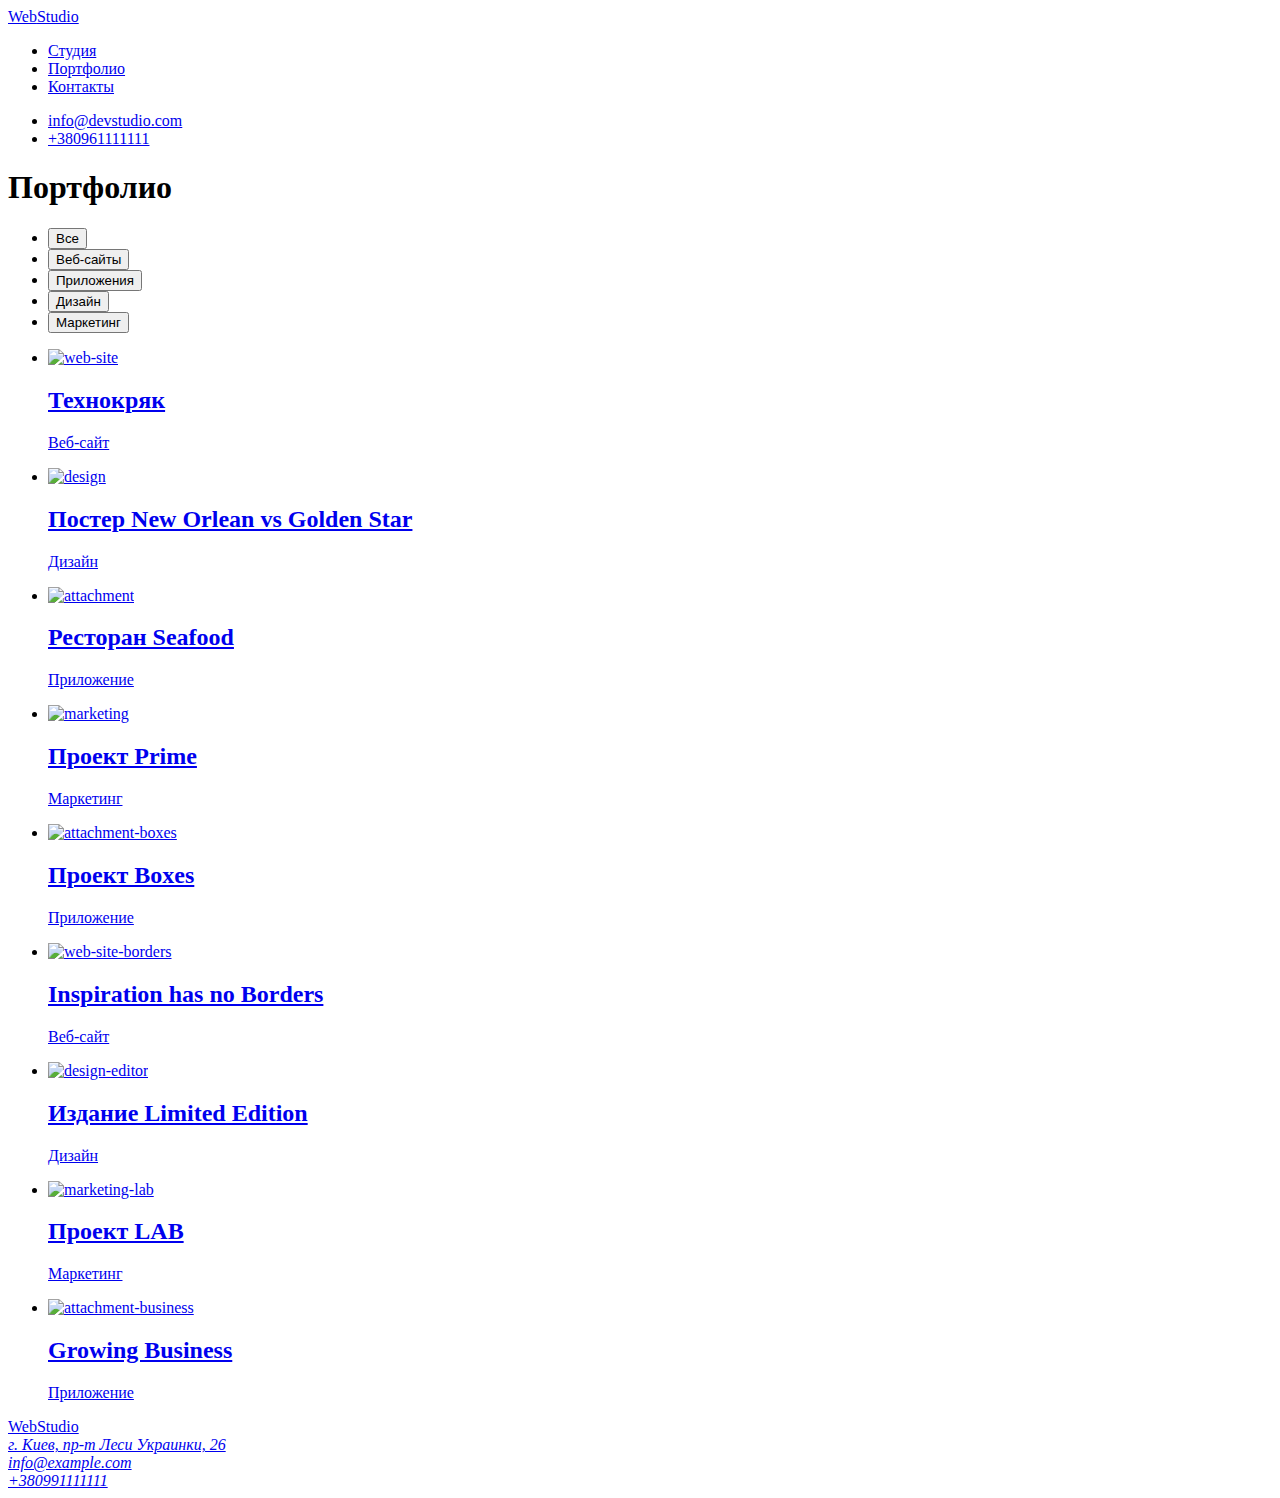
==== portfolio.html @ bf95f6de "Add files via upload" ====
<!DOCTYPE html>
<html lang="en">
  <head>
    <meta charset="UTF-8" />
    <meta http-equiv="X-UA-Compatible" content="IE=edge" />
    <meta name="viewport" content="width=device-width, initial-scale=1.0" />
    <title>Document</title>
    <link rel="preconnect" href="https://fonts.googleapis.com" />
    <link rel="preconnect" href="https://fonts.gstatic.com" crossorigin />
    <link
      href="https://fonts.googleapis.com/css2?family=Raleway:wght@700&family=Roboto:wght@400;500;700&display=swap"
      rel="stylesheet"
    />
    <link rel="stylesheet" href="./css/styles.css" />
  </head>

  <body>
    <!--ШАПКА ПРОФИЛЯ-->

    <header class="header-body">
      <a class="logo link" href="./index.html">
        <span class="blue-text">Web</span><span class="black-text">Studio</span></a
      >
      <nav>
        <!-- Site navigation/ Навигация Сайта  -->
        <ul class="nav-list">
          <li><a class="nav-link link" href="./index.html">Студия</a></li>

          <li><a class="nav-link link" href="./portfolio.html">Портфолио</a></li>
          <li>
            <a class="nav-link link" href="Контакты">Контакты</a>
          </li>
        </ul>
      </nav>

      <!--    Information/ Информация    -->
      <ul class="contact-list">
        <li>
          <a class="contact-link link " href="mailto:info@devstudio.com">info@devstudio.com</a>
        </li>
        <li>
          <a class="contact-link link" href="tel:+380961111111">+380961111111</a>
        </li>
      </ul>
    </header>

    <main>
      <!-- Filter -->

      <h1 class="title-hide">Портфолио</h1>
      <section class="portfolio-section">
        <ul class="portfolio-list">
          <li>
            <button class="secondary-button" type="button">Все</button>
          </li>
          <li>
            <button class="secondary-button" type="button">Веб-сайты</button>
          </li>
          <li>
            <button class="secondary-button" type="button">Приложения</button>
          </li>

          <li>
            <button class="secondary-button" type="button">Дизайн</button>
          </li>
          <li>
            <button class="secondary-button" type="button">Маркетинг</button>
          </li>
</ul>


<ul class="portfolio-title">
            <li>
            <a class="portfolio-link link"  href="#"
              ><img src="./images/images-1.jpg" alt="web-site" width="294" />
              <h2 class="portfolio-item-title">Технокряк</h2>
              <p class="portfolio-item-description">Веб-сайт</p></a
            >
          </li>
          
          <li>
            <a class="portfolio-link link" href="#">
              <img src="./images/images-2.jpg" alt="design" width="294" />
              <h2 class="portfolio-item-title">Постер New Orlean vs Golden Star</h2>
              <p class="portfolio-item-description">Дизайн</p></a
            >
          </li>

          <li>
            <a class="portfolio-link link" href="#"
              ><img src="./images/images-3.jpg" alt="attachment" width="294" />
              <h2 class="portfolio-item-title">Ресторан Seafood</h2>
              <p class="portfolio-item-description">Приложение</p></a
            >
          </li>

          <li>
            <a class="portfolio-link link" href="#">
              <img src="./images/images-4.jpg" alt="marketing" width="294" />
              <h2 class="portfolio-item-title">Проект Prime</h2>
              <p class="portfolio-item-description">Маркетинг</p></a
            >
          </li>

          <li>
            <a class="portfolio-link link" href="#"
              ><img src="./images/images-5.jpg" alt="attachment-boxes" width="294" />
              <h2 class="portfolio-item-title">Проект Boxes</h2>
              <p class="portfolio-item-description">Приложение</p></a
            >
          </li>

          <li>
            <a class="portfolio-link link" href="#"
              ><img src="./images/images-6.jpg" alt="web-site-borders" width="294" />
              <h2 class="portfolio-item-title">Inspiration has no Borders</h2>
              <p class="portfolio-item-description">Веб-сайт</p></a
            >
          </li>

          <li>
            <a class="portfolio-link link" href="#"
              ><img src="./images/images-7.jpg" alt="design-editor" width="294" />
              <h2 class="portfolio-item-title">Издание Limited Edition</h2>
              <p class="portfolio-item-description">Дизайн</p></a
            >
          </li>

          <li>
            <a class="portfolio-link link" href="#"
              ><img src="./images/images-8.jpg" alt="marketing-lab" width="294" />
              <h2 class="portfolio-item-title">Проект LAB</h2>
              <p class="portfolio-item-description">Маркетинг</p></a
            >
          </li>

          <li>
            <a class="portfolio-link link"  href="#">
              <img src="./images/images-9.jpg" alt="attachment-business" width="294" />
              <h2 class="portfolio-item-title">Growing Business</h2>
              <p class="portfolio-item-description">Приложение</p></a
            >
          </li>
        </ul>
      
      </section>
    </main>

    <footer class="footer">
        <a class="logo link link" href="./index.html">
          <span class="blue-text">Web</span><span class="white-text">Studio</span></a
        >
        <address class="link-to-maps ">
          <li>
            <a
              class="text-maps link"
              href="https://www.google.com/maps/place/%D0%B1%D1%83%D0%BB.+%D0%9B%D0%B5%D1%81%D0%B8+%D0%A3%D0%BA%D1%80%D0%B0%D0%B8%D0%BD%D0%BA%D0%B8,+26,+%D0%9A%D0%B8%D0%B5%D0%B2,+02000/@50.4265807,30.5361971,17z/data=!3m1!4b1!4m5!3m4!1s0x40d4cf0e033ecbe9:0x57a4dffefec77da0!8m2!3d50.4265807!4d30.5383858"
              >г. Киев, пр-т Леси Украинки, 26
            </a>
          </li>
          <li>
            <a class="contact-link link" href="mailto:info@example.com">info@example.com</a>
          </li>
          <li>
            <a class="contact-link link" href="tel=+380991111111">+380991111111</a>
          </li>
        </address>
      </footer>
    </main>
  </body>
</html>
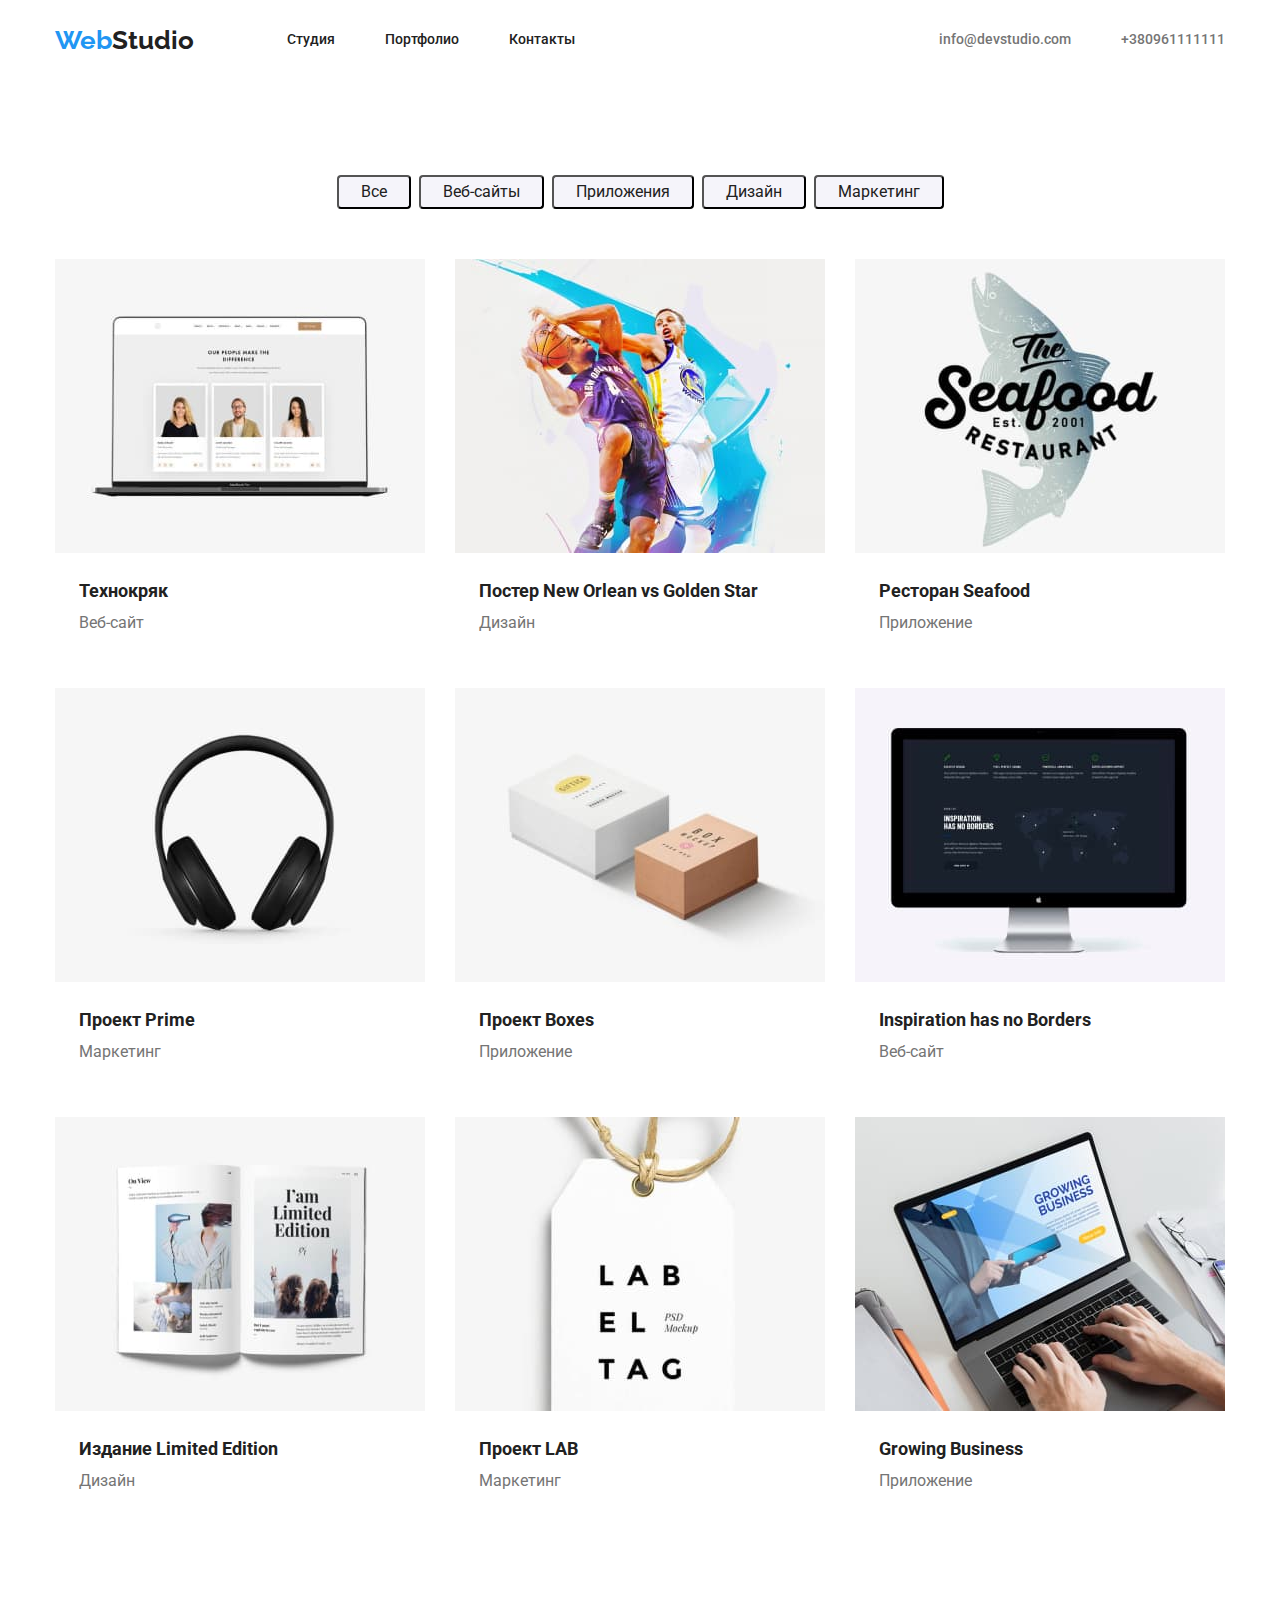
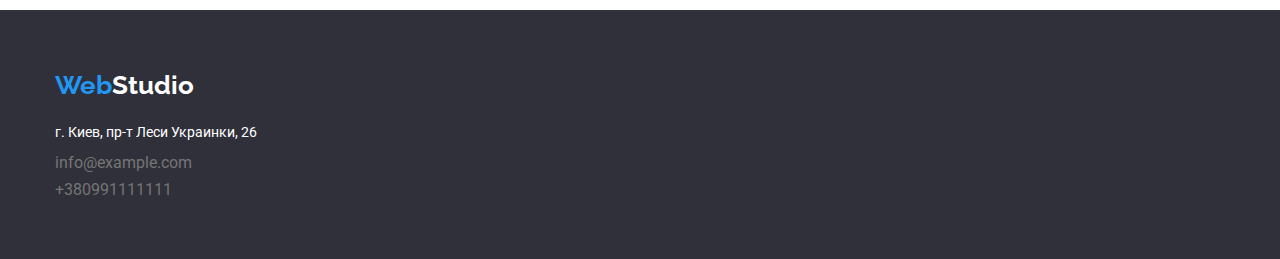
==== commit f2b06e56: "11" ====
--- a/portfolio.html
+++ b/portfolio.html
@@ -11,166 +11,201 @@
       href="https://fonts.googleapis.com/css2?family=Raleway:wght@700&family=Roboto:wght@400;500;700&display=swap"
       rel="stylesheet"
     />
+    <link
+      rel="stylesheet"
+      href="https://cdnjs.cloudflare.com/ajax/libs/modern-normalize/1.1.0/modern-normalize.min.css"
+    />
     <link rel="stylesheet" href="./css/styles.css" />
   </head>
 
   <body>
     <!--ШАПКА ПРОФИЛЯ-->
 
-    <header class="header-body">
-      <a class="logo link" href="./index.html">
-        <span class="blue-text">Web</span><span class="black-text">Studio</span></a
-      >
-      <nav>
-        <!-- Site navigation/ Навигация Сайта  -->
-        <ul class="nav-list">
-          <li><a class="nav-link link" href="./index.html">Студия</a></li>
-
-          <li><a class="nav-link link" href="./portfolio.html">Портфолио</a></li>
-          <li>
-            <a class="nav-link link" href="Контакты">Контакты</a>
-          </li>
-        </ul>
-      </nav>
-
-      <!--    Information/ Информация    -->
-      <ul class="contact-list">
-        <li>
-          <a class="contact-link link " href="mailto:info@devstudio.com">info@devstudio.com</a>
-        </li>
-        <li>
-          <a class="contact-link link" href="tel:+380961111111">+380961111111</a>
-        </li>
-      </ul>
+    <header class="header">
+      <div class="section-header">
+        <div class="container flex">
+          <a class="logo link" href="./index.html"> <span class="blue-text">Web</span>Studio</a>
+          <nav class="nav">
+            <!-- Site navigation/ Навигация Сайта  -->
+            <ul class="nav-list ">
+              <li class="item-header">
+                <a class="nav-link link" href="./index.html">Студия</a>
+              </li>
+
+              <li class="item-header">
+                <a class="nav-link link" href="./portfolio.html">Портфолио</a>
+              </li>
+              <li class="item-header">
+                <a class="nav-link link" href="Контакты">Контакты</a>
+              </li>
+            </ul>
+          </nav>
+
+          <!--    Information/ Информация    -->
+          <ul class="contact-list ">
+            <li class="item-link">
+              <a class="contact-link link" href="mailto:info@devstudio.com">info@devstudio.com</a>
+            </li>
+            <li class="item-link">
+              <a class="contact-link link" href="tel:+380961111111">+380961111111</a>
+            </li>
+          </ul>
+        </div>
+      </div>
     </header>
 
-    <main>
-      <!-- Filter -->
-
+    <main class="main">
       <h1 class="title-hide">Портфолио</h1>
       <section class="portfolio-section">
-        <ul class="portfolio-list">
-          <li>
-            <button class="secondary-button" type="button">Все</button>
-          </li>
-          <li>
-            <button class="secondary-button" type="button">Веб-сайты</button>
-          </li>
-          <li>
-            <button class="secondary-button" type="button">Приложения</button>
-          </li>
-
-          <li>
-            <button class="secondary-button" type="button">Дизайн</button>
-          </li>
-          <li>
-            <button class="secondary-button" type="button">Маркетинг</button>
-          </li>
-</ul>
-
-
-<ul class="portfolio-title">
-            <li>
-            <a class="portfolio-link link"  href="#"
-              ><img src="./images/images-1.jpg" alt="web-site" width="294" />
-              <h2 class="portfolio-item-title">Технокряк</h2>
-              <p class="portfolio-item-description">Веб-сайт</p></a
-            >
-          </li>
-          
-          <li>
-            <a class="portfolio-link link" href="#">
-              <img src="./images/images-2.jpg" alt="design" width="294" />
-              <h2 class="portfolio-item-title">Постер New Orlean vs Golden Star</h2>
-              <p class="portfolio-item-description">Дизайн</p></a
-            >
-          </li>
-
-          <li>
-            <a class="portfolio-link link" href="#"
-              ><img src="./images/images-3.jpg" alt="attachment" width="294" />
-              <h2 class="portfolio-item-title">Ресторан Seafood</h2>
-              <p class="portfolio-item-description">Приложение</p></a
-            >
-          </li>
-
-          <li>
-            <a class="portfolio-link link" href="#">
-              <img src="./images/images-4.jpg" alt="marketing" width="294" />
-              <h2 class="portfolio-item-title">Проект Prime</h2>
-              <p class="portfolio-item-description">Маркетинг</p></a
-            >
-          </li>
-
-          <li>
-            <a class="portfolio-link link" href="#"
-              ><img src="./images/images-5.jpg" alt="attachment-boxes" width="294" />
-              <h2 class="portfolio-item-title">Проект Boxes</h2>
-              <p class="portfolio-item-description">Приложение</p></a
-            >
-          </li>
-
-          <li>
-            <a class="portfolio-link link" href="#"
-              ><img src="./images/images-6.jpg" alt="web-site-borders" width="294" />
-              <h2 class="portfolio-item-title">Inspiration has no Borders</h2>
-              <p class="portfolio-item-description">Веб-сайт</p></a
-            >
-          </li>
-
-          <li>
-            <a class="portfolio-link link" href="#"
-              ><img src="./images/images-7.jpg" alt="design-editor" width="294" />
-              <h2 class="portfolio-item-title">Издание Limited Edition</h2>
-              <p class="portfolio-item-description">Дизайн</p></a
-            >
-          </li>
-
-          <li>
-            <a class="portfolio-link link" href="#"
-              ><img src="./images/images-8.jpg" alt="marketing-lab" width="294" />
-              <h2 class="portfolio-item-title">Проект LAB</h2>
-              <p class="portfolio-item-description">Маркетинг</p></a
-            >
-          </li>
-
-          <li>
-            <a class="portfolio-link link"  href="#">
-              <img src="./images/images-9.jpg" alt="attachment-business" width="294" />
-              <h2 class="portfolio-item-title">Growing Business</h2>
-              <p class="portfolio-item-description">Приложение</p></a
-            >
-          </li>
+        <div class="container ">
+          <ul class="portfolio-list">
+            <li class="portfolio-paragraph">
+              <button class="secondary-button link" type="button">Все</button>
+            </li>
+            <li class="portfolio-paragraph">
+              <button class="secondary-button link" type="button">Веб-сайты</button>
+            </li>
+
+            <li class="portfolio-paragraph">
+              <button class="secondary-button link" type="button">Приложения</button>
+            </li>
+
+            <li class="portfolio-paragraph">
+              <button class="secondary-button link" type="button">Дизайн</button>
+            </li>
+
+            <li class="portfolio-paragraph">
+              <button class="secondary-button link" type="button">Маркетинг</button>
+            </li>
+          </ul>
+
+          <ul class="portfolio-title">
+            <li class="portfolio-element">
+
+              <a class="portfolio-link link" href="#"
+                ><img src="./images/images-1.jpg" alt="web-site" width="370" />
+                <div class="portfolio-content">
+                  <h2 class="portfolio-item-title">Технокряк</h2>
+                  <p class="portfolio-item-description">Веб-сайт</p>
+                </div></a
+              >
+            </li>
+
+            <li class="portfolio-element">
+              <a class="portfolio-link link" href="#">
+                <img src="./images/images-2.jpg" alt="design" width="370" />
+
+                <div class="portfolio-content">
+                  <h2 class="portfolio-item-title">Постер New Orlean vs Golden Star</h2>
+                  <p class="portfolio-item-description">Дизайн</p>
+                </div></a
+              >
+            </li>
+
+            <li class="portfolio-element">
+              <a class="portfolio-link link" href="#"
+                ><img src="./images/images-3.jpg" alt="attachment" width="370" />
+
+                <div class="portfolio-content">
+                  <h2 class="portfolio-item-title">Ресторан Seafood</h2>
+                  <p class="portfolio-item-description">Приложение</p>
+                </div></a
+              >
+            </li>
+
+            <li class="portfolio-element">
+              <a class="portfolio-link link" href="#">
+                <img src="./images/images-4.jpg" alt="marketing" width="370" />
+
+                <div class="portfolio-content">
+                  <h2 class="portfolio-item-title">Проект Prime</h2>
+                  <p class="portfolio-item-description">Маркетинг</p>
+                </div></a
+              >
+            </li>
+
+            <li class="portfolio-element">
+              <a class="portfolio-link link" href="#"
+                ><img src="./images/images-5.jpg" alt="attachment-boxes" width="370" />
+
+                <div class="portfolio-content">
+                  <h2 class="portfolio-item-title">Проект Boxes</h2>
+                  <p class="portfolio-item-description">Приложение</p>
+                </div></a
+              >
+            </li>
+
+            <li class="portfolio-element">
+              <a class="portfolio-link link" href="#"
+                ><img src="./images/images-6.jpg" alt="web-site-borders" width="370" />
+
+                <div class="portfolio-content">
+                  <h2 class="portfolio-item-title">Inspiration has no Borders</h2>
+                  <p class="portfolio-item-description">Веб-сайт</p>
+                </div></a
+              >
+            </li>
+
+            <li class="portfolio-element">
+              <a class="portfolio-link link" href="#"
+                ><img src="./images/images-7.jpg" alt="design-editor" width="370" />
+
+                <div class="portfolio-content">
+                  <h2 class="portfolio-item-title">Издание Limited Edition</h2>
+                  <p class="portfolio-item-description">Дизайн</p>
+                </div></a
+              >
+            </li>
+
+            <li class="portfolio-element">
+              <a class="portfolio-link link" href="#"
+                ><img src="./images/images-8.jpg" alt="marketing-lab" width="370" />
+
+                <div class="portfolio-content">
+                  <h2 class="portfolio-item-title">Проект LAB</h2>
+                  <p class="portfolio-item-description">Маркетинг</p>
+                </div></a
+              >
+            </li>
+
+            <li class="portfolio-element">
+              <a class="portfolio-link link" href="#">
+                <img src="./images/images-9.jpg" alt="attachment-business" width="370" />
+
+                <div class="portfolio-content">
+                  <h2 class="portfolio-item-title">Growing Business</h2>
+                  <p class="portfolio-item-description">Приложение</p>
+                </div></a
+              >
+            </li>
+          </ul>
+        </div>
+      </section>
+
+      <footer class="footer">
+        <div class="container-footer">
+          <ul>
+          <a class="logo link" href="./index.html">
+            <span class="blue-text">Web</span><span class="white-text">Studio</span></a
+          >
+          <li class="footer-item">
+          <address class="link-to-maps">
+              <a
+                class="text-maps link"
+                href="https://www.google.com/maps/place/%D0%B1%D1%83%D0%BB.+%D0%9B%D0%B5%D1%81%D0%B8+%D0%A3%D0%BA%D1%80%D0%B0%D0%B8%D0%BD%D0%BA%D0%B8,+26,+%D0%9A%D0%B8%D0%B5%D0%B2,+02000/@50.4265807,30.5361971,17z/data=!3m1!4b1!4m5!3m4!1s0x40d4cf0e033ecbe9:0x57a4dffefec77da0!8m2!3d50.4265807!4d30.5383858"
+                >г. Киев, пр-т Леси Украинки, 26
+              </a>
+            </li>
+            <li class="footer-item">
+              <a class="contact-link link" href="mailto:info@example.com">info@example.com</a>
+            </li>
+            <li class="footer-item">
+              <a class="contact-link link" href="tel=+380991111111">+380991111111</a>
+            </li>
+          </address>
+        </div>
         </ul>
-      
-      </section>
-    </main>
-
-    <footer class="footer">
-        <a class="logo link link" href="./index.html">
-          <span class="blue-text">Web</span><span class="white-text">Studio</span></a
-        >
-        <address class="link-to-maps ">
-          <li>
-            <a
-              class="text-maps link"
-              href="https://www.google.com/maps/place/%D0%B1%D1%83%D0%BB.+%D0%9B%D0%B5%D1%81%D0%B8+%D0%A3%D0%BA%D1%80%D0%B0%D0%B8%D0%BD%D0%BA%D0%B8,+26,+%D0%9A%D0%B8%D0%B5%D0%B2,+02000/@50.4265807,30.5361971,17z/data=!3m1!4b1!4m5!3m4!1s0x40d4cf0e033ecbe9:0x57a4dffefec77da0!8m2!3d50.4265807!4d30.5383858"
-              >г. Киев, пр-т Леси Украинки, 26
-            </a>
-          </li>
-          <li>
-            <a class="contact-link link" href="mailto:info@example.com">info@example.com</a>
-          </li>
-          <li>
-            <a class="contact-link link" href="tel=+380991111111">+380991111111</a>
-          </li>
-        </address>
       </footer>
     </main>
   </body>
 </html>
-
-
-
-
-
--- a/css/styles.css
+++ b/css/styles.css
@@ -0,0 +1,520 @@
+/* цвет основного текста #212121 ; */
+/* вторичный цвет СЕРЫЙ  #757575; */
+/* белый #FFFFFF;    */
+/* АКЦЕНТ СИНИЙ   #2196F3;*/
+/* Серый цвет rgba(117, 117, 117, 1) */
+/* Белый чисто для почты и тел в футере rgba(255, 255, 255, 0,6) */
+/* втоичный цвет фона #F5F4FA; */
+
+:root {
+  --body-color: #2a2a2a;
+  --title-text-color: #212121;
+  --accent-color: #2196f3;
+  --white-color: #ffffff;
+  --white-color-footer: rgba(255, 255, 255, 0, 6);
+  --grey-color: #757575;
+  --main-color: #2f303a;
+  --color-button: #188ce8;
+  --color-section: #e5e5e5;
+  --team-section: #f5f4fa;
+  --footer-index: #2f303a;
+  --header-color: #ececec;
+  --red-color: #ff0000;
+  --blue-color: #0000ff;
+  --transparent:var(--transparent)
+  --border-color: #eeeeee ;
+}
+
+/* ШАПКА ПРОФИЛЯ  */
+
+/*  WebStudio */
+
+body {
+  color: var(--title-text-color);
+  font-family: Roboto, sans-serif;
+  background-color: var(--white-color);
+}
+
+ul {
+  padding: 0;
+  margin: 0;
+  list-style: none;
+}
+
+h1,h2,h3,h4,h5 ,h6 ,p {
+  margin: 0;
+}
+
+a{
+  text-decoration: none;
+}
+
+img {
+  display: block;
+  max-width: 100%;
+  height: auto;
+}
+
+.header {
+  border: 1px solid var(--white-color);
+  padding: 24px 0;
+}
+.container {
+  width: 1200px;
+  margin: 0 auto;
+  padding: 0 15px;
+}
+.flex {
+  display: flex;
+  align-items: center;
+  margin: 0 auto;
+
+  flex-wrap: wrap;
+}
+.section-header {
+  display: flex;
+  justify-content: center;
+}
+.section-contact {
+  display: flex;
+}
+.color-studio {
+  color: var(--title-text-color);
+}
+/* END WebStudio */
+
+/* SITE NAV/Навигация Сайта */
+.nav-list {
+  display: flex;
+  color: var(--title-text-color);
+ 
+  font-weight: 500;
+  font-size: 14px;
+  line-height: 1.14;
+}
+
+
+.item-header:not(:first-child){
+  margin-left: 50px;
+}
+
+.nav {
+  display: flex;
+  margin-left: 93px;
+}
+
+.nav-link {
+  color: var(--title-text-color);
+
+  /* cursor: pointer; */
+
+  display: block;
+}
+
+.nav-link:first-child {
+  padding-left: 0;
+}
+
+.nav-link:hover,
+.nav-link:focus {
+  color: var(--accent-color);
+}
+
+.nav-link:active {
+  color: var(--blue-color);
+}
+
+.link {
+  text-decoration: none;
+  cursor: pointer;
+}
+
+/* Information/ Информация    */
+
+
+.contact-list {
+  display: flex;
+  
+  color: var(--grey-color);
+  font-weight: 500;
+  font-size: 14px;
+  line-height: 1.14;
+  align-items: center;
+  margin-left: auto;
+}
+
+
+.item-link:not(:first-child){
+  margin-left: 50px;
+}
+.item-link {
+  display: flex;
+  margin-left: auto;
+  align-items: center;
+}
+
+.contact-link {
+  color: var(--grey-color);
+  /* cursor: pointer; */
+
+  padding-left: 0;
+}
+.contact-link:hover,
+.contact-link:focus {
+  color: var(--accent-color);
+}
+
+.inform {
+  color: var(--grey-color);
+}
+
+/* Main   */
+
+.main-section .main-title {
+  color: var(--white-color);
+  font-weight: 900;
+  font-size: 44px;
+  line-height: 1.36;
+  text-align: center;
+  margin: 0 auto;
+  text-transform: uppercase;
+  margin-bottom: 30px;
+  width: 696px;
+}
+
+.primary-button {
+  color: var(--white-color);
+  background-color: var(--accent-color);
+  font-size: 16px;
+  line-height: 1.87;
+
+  min-width: 200px;
+  padding: 10px 32px;
+  border-radius: 4px;
+  border: 1px solid var(--transparent);
+
+}
+
+.primary-button:hover,
+.primary-button:focus {
+  color: var(--accent-color);
+  background-color: var(--white-color);
+}
+
+.main-section {
+  background: var(--main-color);
+  text-align: center;
+  padding-bottom: 280px;
+  padding: 200px 0;
+}
+
+/* ОСОБЕННОСТИ */
+.section-features,
+.work {
+  background-color: var(--white-color);
+}
+.features-list {
+ 
+  display: flex;
+  justify-content: space-between;
+}
+
+.section-features {
+  margin-bottom: 94px;
+  margin-top: 94px;
+}
+
+.featurs-list {
+  display: flex;
+  justify-content: space-between;
+}
+
+.featurs-item-title {
+  color: var(--title-text-color);
+  font-weight: bold;
+  font-size: 14px;
+  line-height: 16px;
+ 
+  margin: 0 0 10px 0 ;
+}
+.featurs-item-discription {
+  color: var(--grey-color);
+  font-size: 14px;
+  line-height: 1.71;
+ 
+}
+.featurs-item {
+  width: 270px;
+}
+/* ЧЕМ МЫ ЗАНИМАЕМСЯ  */
+.work {
+  margin-bottom: 94px;
+
+  display: flex;
+}
+.work .work-list {
+  display: flex;
+  justify-content: space-between;
+}
+
+.title {
+  color: var(--title-text-color);
+  text-align: center;
+  font-size: 36px;
+  line-height: 1.16;
+  margin-bottom: 50px;
+  
+  
+}
+
+/* Team  */
+
+.team {
+  color: var(--title-text-color);
+  background-color: var(--team-section);
+  margin: 94px 0;
+
+  display: flex;
+}
+
+.team-item {
+  
+  display: flex;
+  
+ 
+}
+
+
+.team-list:not(:first-child){
+  margin-left: 30px;
+}
+.team-list {
+  text-align: center;
+}
+.teammate {
+  padding-bottom: 10px;
+  padding-top: 30px;
+  text-align: center;
+  
+}
+/* .teammate-position {
+ 
+} */
+.portfolio-title {
+  
+  
+  display: flex;
+  flex-wrap: wrap;
+
+  
+}
+.team-element{
+  
+  background-color: var(--white-color);
+  border-radius: 0px 0px 4px 4px;
+
+}
+.portfolio-element:not(:nth-child(3n + 0)) {
+  margin-right: 30px;
+}
+.portfolio-element:not(:nth-child(-n + 3)) {
+  margin-top: 30px;
+}
+.portfolio-link {
+  margin: 0;
+  padding: 0;
+}
+.container-team {
+  display: flex;
+}
+.portfolio-section {
+  padding-top: 94px;
+  padding-bottom: 94px;
+}
+
+.portfolio-content {
+  background-color: var(--white-color);
+  border: 1px solid var(--border-color);
+  border-top: none;
+  padding: 20px 24px;
+}
+
+/* footer */
+.color-studio-footer {
+  color: var(--white-color);
+}
+
+.logo {
+  color: var(--title-text-color);
+  font-weight: bold;
+  font-size: 26px;
+  line-height: 1.19;
+  font-family: Raleway;
+  font-style: normal;
+  font-weight: bold;
+}
+.white-text {
+  color: var(--white-color);
+}
+
+.blue-text {
+  color: var(--accent-color);
+}
+
+.blue-text:active {
+  color: var(--blue-color);
+}
+
+.link-to-maps {
+  font-style: normal;
+  font-size: 14px;
+  line-height: 1.71;
+  margin-top: 20px;
+}
+
+.text-maps {
+  color: var(--white-color);
+  /* cursor: pointer; */
+}
+
+.text-maps:focus,
+.text-maps:hover {
+  color: var(--accent-color);
+}
+
+/* Button  */
+
+.button {
+  color: var(--title-text-color);
+  background-color: var(--white-color);
+}
+
+/* .button-primary {
+  background-color: var(--accent-color);
+}
+.button-primary:focus,
+.button-primary:hover{
+  color: var(--accent-color);
+  background-color: var(--white-color);
+} */
+.footer-section {
+  background-color: var(--footer-index);
+  font-family: Raleway;
+  font-style: normal;
+  font-weight: bold;
+}
+
+/* PORTFOLIO */
+
+/* FILTER  */
+.title-hide {
+  display: none;
+}
+
+.portfolio-list {
+  display: flex;
+margin-bottom: 50px;
+justify-content: center;
+ 
+  /* display: flex; */
+  
+  
+}
+
+.secondary-button {
+  color: var(--title-text-color);
+  background-color: var(--team-section);
+  padding: 6px 22px;
+  border-radius: 4px;
+ 
+}
+
+.secondary-button:hover,
+.secondary-button:focus {
+  color: var(--white-color);
+  background-color: var(--accent-color);
+}
+/* LIST IMAGES /Список картинок  */
+
+.portfolio-item-title {
+  color: var(--title-text-color);
+  font-style: normal;
+  font-weight: bold;
+  font-size: 18px;
+  line-height: 2;
+ 
+}
+.portfolio-paragraph {
+  display: flex;
+  text-align: center;
+}
+.portfolio-paragraph:not(:first-child){
+  margin-left: 8px;
+}
+
+.portfolio-section {
+  padding: 94px 0;
+}
+.portfolio-item-description {
+  color: var(--grey-color);
+  font-style: normal;
+  font-weight: normal;
+  font-size: 16px;
+  line-height: 1.8;
+  
+
+  
+}
+
+/* footer */
+
+.inform-footer {
+  color: var(--white-color-footer);
+  font-style: normal;
+  font-weight: normal;
+  font-size: 14px;
+  line-height: 1.71;
+}
+.inform-footer:hover,
+.inform-footer:focus {
+  color: var(--accent-color);
+}
+
+.logo {
+  font-weight: bold;
+  font-size: 26px;
+  line-height: 1.19;
+  font-family: Raleway;
+  font-style: normal;
+  font-weight: bold;
+}
+
+.text-maps {
+  color: var(--white-color);
+}
+
+.text-maps:focus,
+.text-maps:hover {
+  color: var(--accent-color);
+}
+
+/* Button  */
+
+.footer {
+  background-color: var(--footer-index);
+  
+  padding: 60px 0;
+}
+.container-footer {
+  
+  padding-left: 15px;
+  padding-right: 15px;
+  width: 1200px;
+  margin: 0 auto;
+}
+.footer-item {
+  margin-bottom: 9px;
+}
+.footer-item:last-child {
+  margin-bottom: 0;
+}
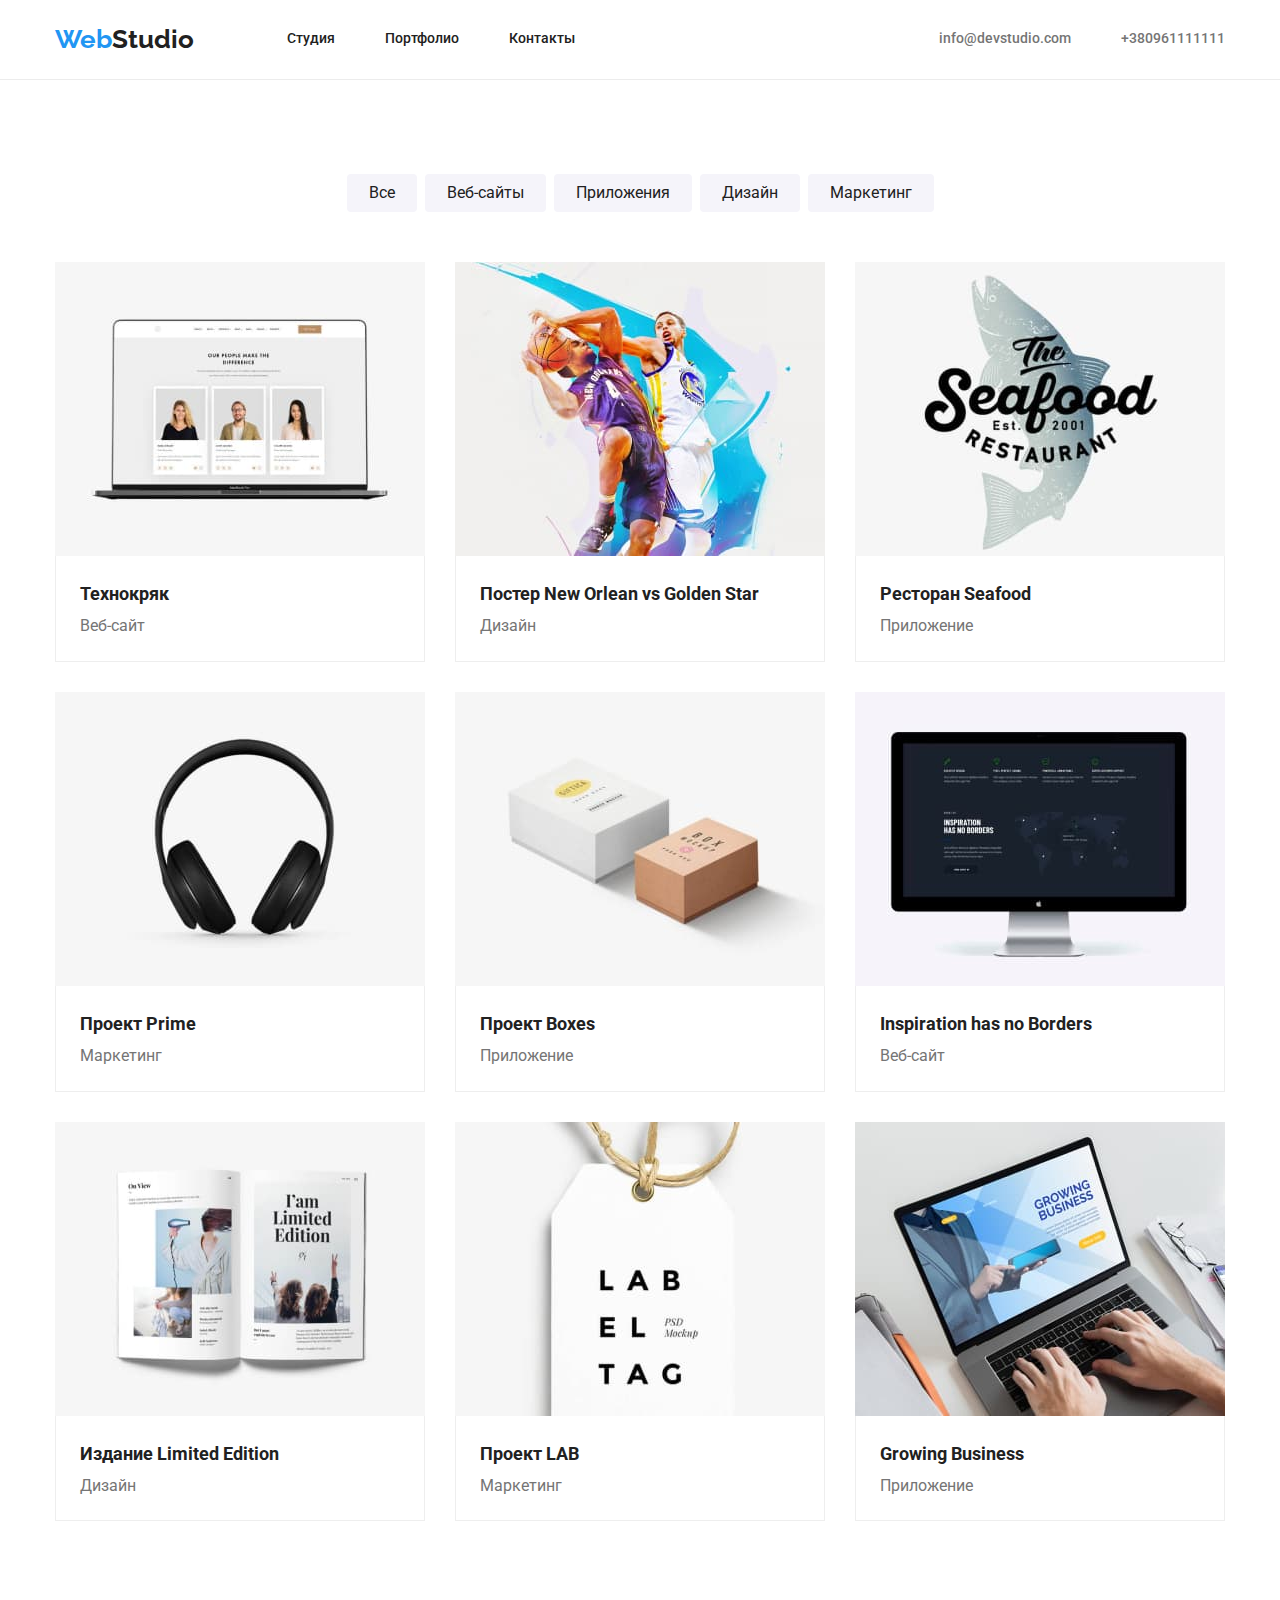
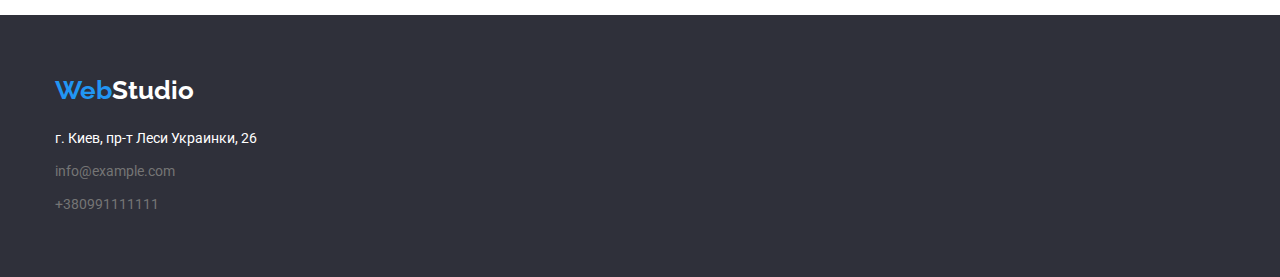
==== commit 98c62d16: "11" ====
--- a/portfolio.html
+++ b/portfolio.html
@@ -23,11 +23,11 @@
 
     <header class="header">
       <div class="section-header">
-        <div class="container flex">
+        <div class="container flex-align-center">
           <a class="logo link" href="./index.html"> <span class="blue-text">Web</span>Studio</a>
           <nav class="nav">
             <!-- Site navigation/ Навигация Сайта  -->
-            <ul class="nav-list ">
+            <ul class="nav-list">
               <li class="item-header">
                 <a class="nav-link link" href="./index.html">Студия</a>
               </li>
@@ -42,11 +42,11 @@
           </nav>
 
           <!--    Information/ Информация    -->
-          <ul class="contact-list ">
-            <li class="item-link">
+          <ul class="contact-list">
+            <li class="item-link flex-align-center">
               <a class="contact-link link" href="mailto:info@devstudio.com">info@devstudio.com</a>
             </li>
-            <li class="item-link">
+            <li class="item-link flex-align-center">
               <a class="contact-link link" href="tel:+380961111111">+380961111111</a>
             </li>
           </ul>
@@ -57,7 +57,7 @@
     <main class="main">
       <h1 class="title-hide">Портфолио</h1>
       <section class="portfolio-section">
-        <div class="container ">
+        <div class="container">
           <ul class="portfolio-list">
             <li class="portfolio-paragraph">
               <button class="secondary-button link" type="button">Все</button>
@@ -81,7 +81,6 @@
 
           <ul class="portfolio-title">
             <li class="portfolio-element">
-
               <a class="portfolio-link link" href="#"
                 ><img src="./images/images-1.jpg" alt="web-site" width="370" />
                 <div class="portfolio-content">
@@ -181,30 +180,31 @@
           </ul>
         </div>
       </section>
-
       <footer class="footer">
         <div class="container-footer">
-          <ul>
-          <a class="logo link" href="./index.html">
-            <span class="blue-text">Web</span><span class="white-text">Studio</span></a
-          >
-          <li class="footer-item">
           <address class="link-to-maps">
-              <a
-                class="text-maps link"
-                href="https://www.google.com/maps/place/%D0%B1%D1%83%D0%BB.+%D0%9B%D0%B5%D1%81%D0%B8+%D0%A3%D0%BA%D1%80%D0%B0%D0%B8%D0%BD%D0%BA%D0%B8,+26,+%D0%9A%D0%B8%D0%B5%D0%B2,+02000/@50.4265807,30.5361971,17z/data=!3m1!4b1!4m5!3m4!1s0x40d4cf0e033ecbe9:0x57a4dffefec77da0!8m2!3d50.4265807!4d30.5383858"
-                >г. Киев, пр-т Леси Украинки, 26
-              </a>
-            </li>
-            <li class="footer-item">
-              <a class="contact-link link" href="mailto:info@example.com">info@example.com</a>
-            </li>
-            <li class="footer-item">
-              <a class="contact-link link" href="tel=+380991111111">+380991111111</a>
-            </li>
+            <ul>
+              <li class="footer-logo">
+                <a class="logo link" href="./index.html">
+                  <span class="blue-text">Web</span><span class="white-text">Studio</span></a
+                >
+              </li>
+              <li class="footer-item">
+                <a
+                  class="text-maps link"
+                  href="https://www.google.com/maps/place/%D0%B1%D1%83%D0%BB.+%D0%9B%D0%B5%D1%81%D0%B8+%D0%A3%D0%BA%D1%80%D0%B0%D0%B8%D0%BD%D0%BA%D0%B8,+26,+%D0%9A%D0%B8%D0%B5%D0%B2,+02000/@50.4265807,30.5361971,17z/data=!3m1!4b1!4m5!3m4!1s0x40d4cf0e033ecbe9:0x57a4dffefec77da0!8m2!3d50.4265807!4d30.5383858"
+                  >г. Киев, пр-т Леси Украинки, 26
+                </a>
+              </li>
+              <li class="footer-item">
+                <a class="contact-link link" href="mailto:info@example.com">info@example.com</a>
+              </li>
+              <li class="footer-item">
+                <a class="contact-link link" href="tel=+380991111111">+380991111111</a>
+              </li>
+            </ul>
           </address>
         </div>
-        </ul>
       </footer>
     </main>
   </body>
--- a/css/styles.css
+++ b/css/styles.css
@@ -21,8 +21,7 @@
   --header-color: #ececec;
   --red-color: #ff0000;
   --blue-color: #0000ff;
-  --transparent:var(--transparent)
-  --border-color: #eeeeee ;
+  --border-color: #eeeeee;
 }
 
 /* ШАПКА ПРОФИЛЯ  */
@@ -41,11 +40,17 @@
   list-style: none;
 }
 
-h1,h2,h3,h4,h5 ,h6 ,p {
+h1,
+h2,
+h3,
+h4,
+h5,
+h6,
+p {
   margin: 0;
 }
 
-a{
+a {
   text-decoration: none;
 }
 
@@ -56,7 +61,7 @@
 }
 
 .header {
-  border: 1px solid var(--white-color);
+  border-bottom: 1px solid var(--header-color);
   padding: 24px 0;
 }
 .container {
@@ -64,10 +69,9 @@
   margin: 0 auto;
   padding: 0 15px;
 }
-.flex {
+.flex-align-center {
   display: flex;
   align-items: center;
-  margin: 0 auto;
 
   flex-wrap: wrap;
 }
@@ -87,14 +91,13 @@
 .nav-list {
   display: flex;
   color: var(--title-text-color);
- 
+
   font-weight: 500;
   font-size: 14px;
   line-height: 1.14;
 }
 
-
-.item-header:not(:first-child){
+.item-header:not(:first-child) {
   margin-left: 50px;
 }
 
@@ -131,10 +134,9 @@
 
 /* Information/ Информация    */
 
-
 .contact-list {
   display: flex;
-  
+
   color: var(--grey-color);
   font-weight: 500;
   font-size: 14px;
@@ -143,14 +145,11 @@
   margin-left: auto;
 }
 
-
-.item-link:not(:first-child){
+.item-link:not(:first-child) {
   margin-left: 50px;
 }
 .item-link {
-  display: flex;
   margin-left: auto;
-  align-items: center;
 }
 
 .contact-link {
@@ -191,8 +190,6 @@
   min-width: 200px;
   padding: 10px 32px;
   border-radius: 4px;
-  border: 1px solid var(--transparent);
-
 }
 
 .primary-button:hover,
@@ -214,14 +211,12 @@
   background-color: var(--white-color);
 }
 .features-list {
- 
   display: flex;
   justify-content: space-between;
 }
 
 .section-features {
-  margin-bottom: 94px;
-  margin-top: 94px;
+  padding: 94px 0;
 }
 
 .featurs-list {
@@ -234,14 +229,13 @@
   font-weight: bold;
   font-size: 14px;
   line-height: 16px;
- 
-  margin: 0 0 10px 0 ;
+
+  margin: 0 0 10px 0;
 }
 .featurs-item-discription {
   color: var(--grey-color);
   font-size: 14px;
   line-height: 1.71;
- 
 }
 .featurs-item {
   width: 270px;
@@ -249,8 +243,6 @@
 /* ЧЕМ МЫ ЗАНИМАЕМСЯ  */
 .work {
   margin-bottom: 94px;
-
-  display: flex;
 }
 .work .work-list {
   display: flex;
@@ -263,8 +255,6 @@
   font-size: 36px;
   line-height: 1.16;
   margin-bottom: 50px;
-  
-  
 }
 
 /* Team  */
@@ -272,49 +262,39 @@
 .team {
   color: var(--title-text-color);
   background-color: var(--team-section);
-  margin: 94px 0;
+  padding: 94px 0;
 
   display: flex;
 }
 
 .team-item {
-  
-  display: flex;
-  
- 
-}
-
-
-.team-list:not(:first-child){
+  display: flex;
+}
+
+.team-list:not(:first-child) {
   margin-left: 30px;
 }
 .team-list {
   text-align: center;
 }
 .teammate {
-  padding-bottom: 10px;
-  padding-top: 30px;
+  margin-bottom: 10px;
+
   text-align: center;
-  
 }
 /* .teammate-position {
  
 } */
 .portfolio-title {
-  
-  
   display: flex;
   flex-wrap: wrap;
-
-  
-}
-.team-element{
-  
+}
+.team-element {
   background-color: var(--white-color);
   border-radius: 0px 0px 4px 4px;
-
-}
-.portfolio-element:not(:nth-child(3n + 0)) {
+  padding: 30px 0;
+}
+.portfolio-element:not(:nth-child(3n)) {
   margin-right: 30px;
 }
 .portfolio-element:not(:nth-child(-n + 3)) {
@@ -369,12 +349,10 @@
   font-style: normal;
   font-size: 14px;
   line-height: 1.71;
-  margin-top: 20px;
 }
 
 .text-maps {
   color: var(--white-color);
-  /* cursor: pointer; */
 }
 
 .text-maps:focus,
@@ -413,12 +391,8 @@
 
 .portfolio-list {
   display: flex;
-margin-bottom: 50px;
-justify-content: center;
- 
-  /* display: flex; */
-  
-  
+  margin-bottom: 50px;
+  justify-content: center;
 }
 
 .secondary-button {
@@ -426,7 +400,8 @@
   background-color: var(--team-section);
   padding: 6px 22px;
   border-radius: 4px;
- 
+  border: none;
+  line-height: 1.63;
 }
 
 .secondary-button:hover,
@@ -442,13 +417,12 @@
   font-weight: bold;
   font-size: 18px;
   line-height: 2;
- 
 }
 .portfolio-paragraph {
   display: flex;
   text-align: center;
 }
-.portfolio-paragraph:not(:first-child){
+.portfolio-paragraph:not(:first-child) {
   margin-left: 8px;
 }
 
@@ -461,9 +435,6 @@
   font-weight: normal;
   font-size: 16px;
   line-height: 1.8;
-  
-
-  
 }
 
 /* footer */
@@ -502,19 +473,49 @@
 
 .footer {
   background-color: var(--footer-index);
-  
+
   padding: 60px 0;
 }
 .container-footer {
-  
   padding-left: 15px;
   padding-right: 15px;
   width: 1200px;
   margin: 0 auto;
 }
-.footer-item {
+/* .footer-item:first-child{
+  margin-bottom: 20px;
+ 
+} */
+.footer-logo {
+  margin-bottom: 20px;
+}
+.footer-item:not(:last-child) {
   margin-bottom: 9px;
 }
-.footer-item:last-child {
-  margin-bottom: 0;
-}
+
+/* background-icon */
+
+.main-section {
+  height: 600px;
+  max-width: 1600px;
+  margin: 0 auto;
+  background-image: linear-gradient(to bottom, rgba(47, 48, 58, 0.4), rgba(47, 48, 58, 0.4)),
+    url(../images/background.jpg);
+}
+/* .enveloper::before {
+  display: block;
+  content: '';
+  height: 12px;
+  width: 16px;
+  left: 1052px;
+  top: 34px;
+  border-radius: 0px;
+
+  background-image: url(../images/background-icon/envelope.svg);
+  border: 1px solid #000000;
+  box-sizing: border-box;
+  box-shadow: 0px 4px 4px rgba(0, 0, 0, 0.25);
+  margin-right: 10px;
+  background-size: contain;
+  background-position: center;
+} */
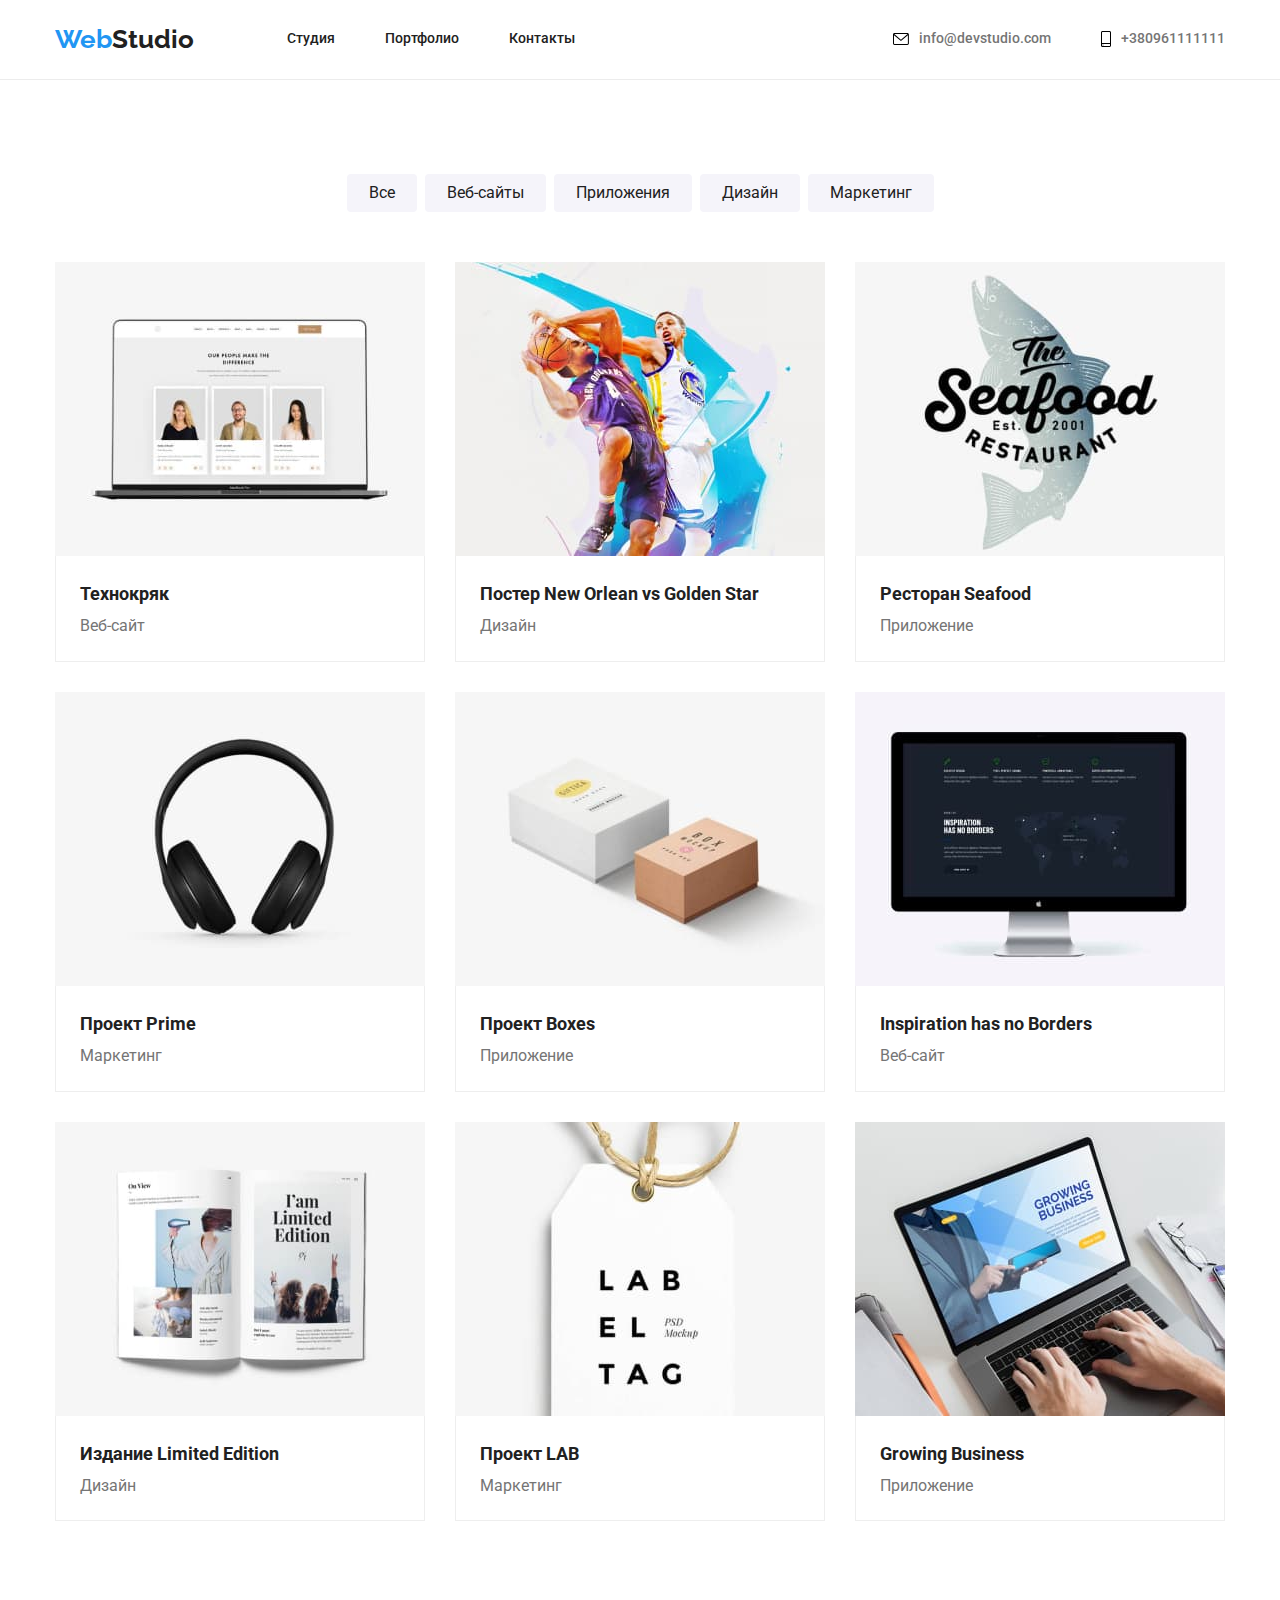
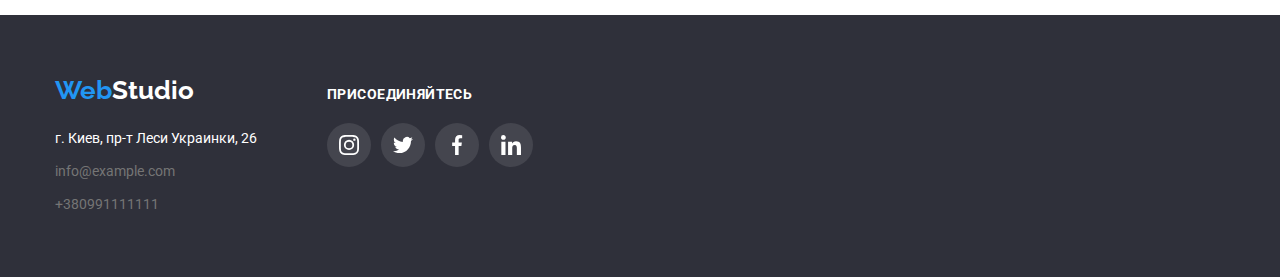
==== commit df93e660: "11" ====
--- a/portfolio.html
+++ b/portfolio.html
@@ -44,10 +44,21 @@
           <!--    Information/ Информация    -->
           <ul class="contact-list">
             <li class="item-link flex-align-center">
-              <a class="contact-link link" href="mailto:info@devstudio.com">info@devstudio.com</a>
+              <a class="contact-link link" href="mailto:info@devstudio.com">
+                <svg class="icon-inform" width="16px" height="12px">
+                  <use href="./images/sprite.svg#icon-envelope"></use>
+                </svg>
+                info@devstudio.com</a
+              >
             </li>
             <li class="item-link flex-align-center">
-              <a class="contact-link link" href="tel:+380961111111">+380961111111</a>
+              <a class="contact-link link" href="tel:+380961111111">
+                <svg class="icon-inform" width="10px" height="16px">
+                  <use href="./images/sprite.svg#icon-smartphone"></use>
+                </svg>
+
+                +380961111111</a
+              >
             </li>
           </ul>
         </div>
@@ -182,28 +193,59 @@
       </section>
       <footer class="footer">
         <div class="container-footer">
-          <address class="link-to-maps">
-            <ul>
-              <li class="footer-logo">
-                <a class="logo link" href="./index.html">
-                  <span class="blue-text">Web</span><span class="white-text">Studio</span></a
-                >
-              </li>
-              <li class="footer-item">
-                <a
-                  class="text-maps link"
-                  href="https://www.google.com/maps/place/%D0%B1%D1%83%D0%BB.+%D0%9B%D0%B5%D1%81%D0%B8+%D0%A3%D0%BA%D1%80%D0%B0%D0%B8%D0%BD%D0%BA%D0%B8,+26,+%D0%9A%D0%B8%D0%B5%D0%B2,+02000/@50.4265807,30.5361971,17z/data=!3m1!4b1!4m5!3m4!1s0x40d4cf0e033ecbe9:0x57a4dffefec77da0!8m2!3d50.4265807!4d30.5383858"
-                  >г. Киев, пр-т Леси Украинки, 26
-                </a>
-              </li>
-              <li class="footer-item">
-                <a class="contact-link link" href="mailto:info@example.com">info@example.com</a>
-              </li>
-              <li class="footer-item">
-                <a class="contact-link link" href="tel=+380991111111">+380991111111</a>
+          <div class="contact-inform">
+            <address class="link-to-maps">
+              <ul>
+                <li class="footer-logo">
+                  <a class="logo link" href="./index.html">
+                    <span class="blue-text">Web</span><span class="white-text">Studio</span></a
+                  >
+                </li>
+                <li class="footer-item">
+                  <a
+                    class="text-maps link"
+                    href="https://www.google.com/maps/place/%D0%B1%D1%83%D0%BB.+%D0%9B%D0%B5%D1%81%D0%B8+%D0%A3%D0%BA%D1%80%D0%B0%D0%B8%D0%BD%D0%BA%D0%B8,+26,+%D0%9A%D0%B8%D0%B5%D0%B2,+02000/@50.4265807,30.5361971,17z/data=!3m1!4b1!4m5!3m4!1s0x40d4cf0e033ecbe9:0x57a4dffefec77da0!8m2!3d50.4265807!4d30.5383858"
+                    >г. Киев, пр-т Леси Украинки, 26
+                  </a>
+                </li>
+                <li class="footer-item">
+                  <a class="contact-link link" href="mailto:info@example.com">info@example.com</a>
+                </li>
+                <li class="footer-item">
+                  <a class="contact-link link" href="tel=+380991111111">+380991111111</a>
+                </li>
+              </ul>
+            </address>
+          </div>
+          <div class="join">
+            <b class="join-title">присоединяйтесь</b>
+            <ul class="join-list">
+              <li class="icon-item">
+                <a class="network-link" href="#">
+                  <svg class="icon-object" height="20px" width="20px">
+                    <use href="./images/sprite.svg#icon-instagram"></use></svg
+                ></a>
+              </li>
+              <li class="icon-item">
+                <a class="network-link" href="#">
+                  <svg class="icon-object" height="20px" width="20px">
+                    <use href="./images/sprite.svg#icon-twitter"></use></svg
+                ></a>
+              </li>
+              <li class="icon-item">
+                <a class="network-link" href="#">
+                  <svg class="icon-object" height="20px" width="20px">
+                    <use href="./images/sprite.svg#icon-facebook"></use></svg
+                ></a>
+              </li>
+              <li class="icon-item">
+                <a class="network-link" href="#">
+                  <svg class="icon-object" height="20px" width="20px">
+                    <use href="./images/sprite.svg#icon-linkedin"></use></svg
+                ></a>
               </li>
             </ul>
-          </address>
+          </div>
         </div>
       </footer>
     </main>
--- a/css/styles.css
+++ b/css/styles.css
@@ -22,6 +22,8 @@
   --red-color: #ff0000;
   --blue-color: #0000ff;
   --border-color: #eeeeee;
+  --bgc-icon: rgba(255, 255, 255, 0.1);
+  --border-clients: #afb1b8;
 }
 
 /* ШАПКА ПРОФИЛЯ  */
@@ -141,7 +143,7 @@
   font-weight: 500;
   font-size: 14px;
   line-height: 1.14;
-  align-items: center;
+
   margin-left: auto;
 }
 
@@ -154,13 +156,24 @@
 
 .contact-link {
   color: var(--grey-color);
-  /* cursor: pointer; */
+  align-items: center;
+  display: flex;
 
   padding-left: 0;
 }
 .contact-link:hover,
 .contact-link:focus {
   color: var(--accent-color);
+}
+
+/* .icon-inform:hover,
+.icon-inform:focus {
+  fill: var(--accent-color);
+} */
+
+.contact-link:hover .icon-inform,
+.contact-link:focus .icon-inform {
+  fill: var(--accent-color);
 }
 
 .inform {
@@ -190,6 +203,7 @@
   min-width: 200px;
   padding: 10px 32px;
   border-radius: 4px;
+  border: none;
 }
 
 .primary-button:hover,
@@ -239,6 +253,9 @@
 }
 .featurs-item {
   width: 270px;
+  /* height: 120px;
+  background-color: tomato; */
+  /* margin-top: 30px; */
 }
 /* ЧЕМ МЫ ЗАНИМАЕМСЯ  */
 .work {
@@ -267,24 +284,17 @@
   display: flex;
 }
 
+.team-list {
+  display: flex;
+  justify-content: space-between;
+}
+
 .team-item {
-  display: flex;
-}
-
-.team-list:not(:first-child) {
-  margin-left: 30px;
-}
-.team-list {
   text-align: center;
 }
 .teammate {
   margin-bottom: 10px;
-
-  text-align: center;
-}
-/* .teammate-position {
- 
-} */
+}
 .portfolio-title {
   display: flex;
   flex-wrap: wrap;
@@ -300,16 +310,12 @@
 .portfolio-element:not(:nth-child(-n + 3)) {
   margin-top: 30px;
 }
-.portfolio-link {
-  margin: 0;
-  padding: 0;
-}
+
 .container-team {
   display: flex;
 }
 .portfolio-section {
-  padding-top: 94px;
-  padding-bottom: 94px;
+  padding: 94px 0;
 }
 
 .portfolio-content {
@@ -477,6 +483,7 @@
   padding: 60px 0;
 }
 .container-footer {
+  display: flex;
   padding-left: 15px;
   padding-right: 15px;
   width: 1200px;
@@ -502,20 +509,137 @@
   background-image: linear-gradient(to bottom, rgba(47, 48, 58, 0.4), rgba(47, 48, 58, 0.4)),
     url(../images/background.jpg);
 }
-/* .enveloper::before {
-  display: block;
-  content: '';
-  height: 12px;
-  width: 16px;
-  left: 1052px;
-  top: 34px;
-  border-radius: 0px;
-
-  background-image: url(../images/background-icon/envelope.svg);
-  border: 1px solid #000000;
+
+.clients {
+  padding: 94px 0;
+  background: var(--color-section);
+}
+
+.clients-list {
+  display: flex;
+  align-items: center;
+  justify-content: space-between;
+}
+.icon-object {
+  fill: var(--white-color);
+}
+
+.icon-inform {
+  margin: 0 10px 0 0;
+}
+.join {
+  margin-left: 70px;
+}
+.join-title {
+  display: flex;
+  color: var(--white-color);
+  font-size: 14px;
+  line-height: 1.14;
+  letter-spacing: 0.03em;
+  text-transform: uppercase;
+  margin-bottom: 20px;
+  margin-top: 12px;
+}
+.join-list {
+  display: flex;
+  tab-size: 0;
+}
+.network-link {
+  display: flex;
+  height: 44px;
+  width: 44px;
+  border-radius: 50%;
+  align-items: center;
+  justify-content: center;
+  background-color: var(--bgc-icon);
+}
+.network-link:hover,
+.network-link:focus {
+  border-radius: 50%;
+  background-color: var(--accent-color);
+}
+
+.icon-item:not(:last-child) {
+  margin-right: 10px;
+}
+
+/* ANOTHER-ICON */
+.another-list {
+  display: flex;
+  tab-size: 0;
+}
+.another-network-link {
+  display: flex;
+  height: 44px;
+  width: 44px;
+  border-radius: 50%;
+  align-items: center;
+  justify-content: center;
+}
+
+.another-network-link:hover,
+.another-network-link:focus {
+  border-radius: 50%;
+  background-color: var(--accent-color);
+}
+.another-icon-object:hover,
+.another-icon-object:focus {
+  fill: var(--white-color);
+}
+
+.another-network-link:hover .another-icon-object,
+.another-network-link:focus .another-icon-object {
+  fill: var(--white-color);
+}
+
+.another-icon-object {
+  /* fill: var(--white-color); */
+  fill: #afb1b8;
+}
+
+.another-icon-item:not(:last-child) {
+  margin-right: 10px;
+}
+.another-list {
+  padding: 16px 32px 0 32px;
+}
+.client-paragraph {
+  width: 170px;
+  height: 92px;
+
+  padding: 16px 32px;
+  border: 1px solid var(--border-clients);
   box-sizing: border-box;
-  box-shadow: 0px 4px 4px rgba(0, 0, 0, 0.25);
-  margin-right: 10px;
-  background-size: contain;
-  background-position: center;
-} */
+  border-radius: 4px;
+}
+
+.client-paragraph:hover,
+.client-paragraph:focus {
+  border: 1px solid var(--accent-color);
+}
+
+.client-paragraph:hover .icon-list-item,
+.client-paragraph:focus .icon-list-item {
+  fill: var(--accent-color);
+}
+
+.icon-list-item {
+  fill: var(--border-clients);
+}
+
+.icon-list-item:hover,
+.icon-list-item:focus {
+  fill: var(--accent-color);
+}
+.icon-block {
+  display: flex;
+  width: 270px;
+  height: 120px;
+  background: var(--team-section);
+  border-radius: 4px;
+  margin-bottom: 30px;
+}
+
+.icon-section {
+  margin: 25px 100px;
+}
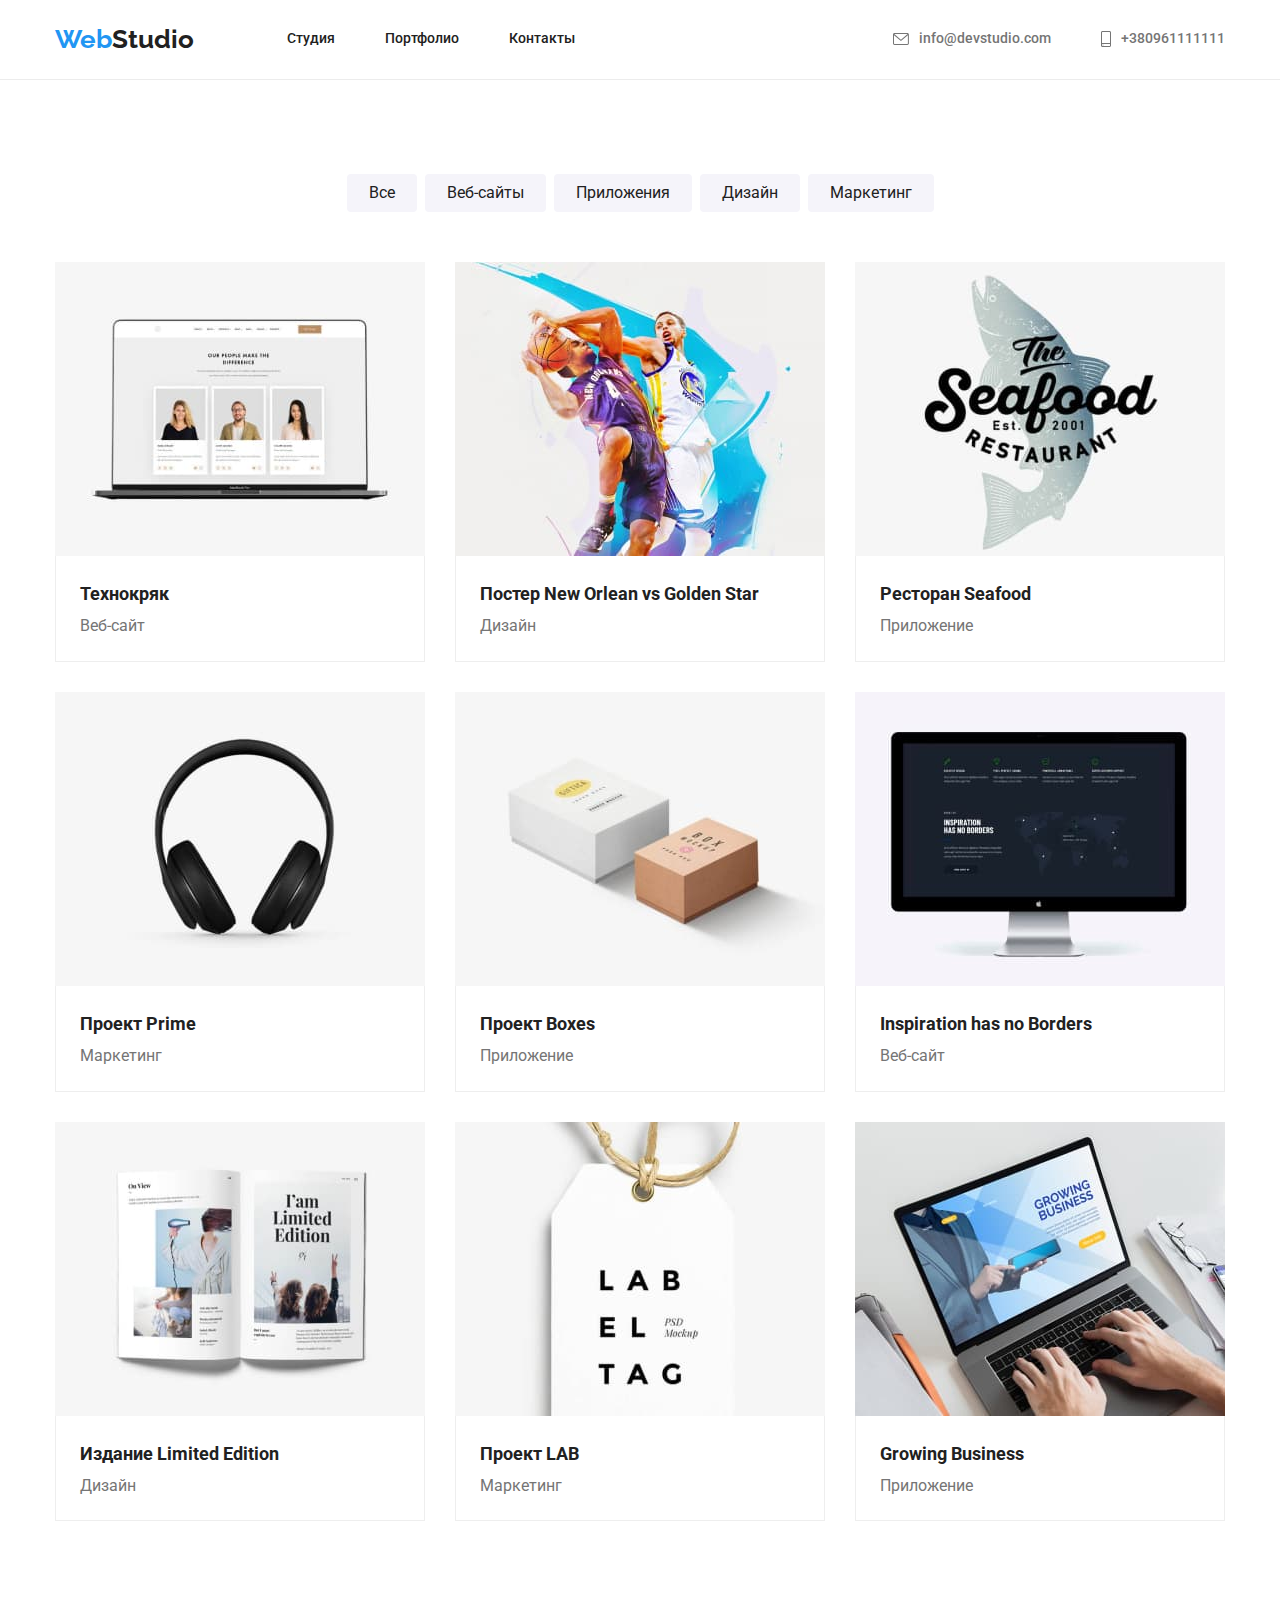
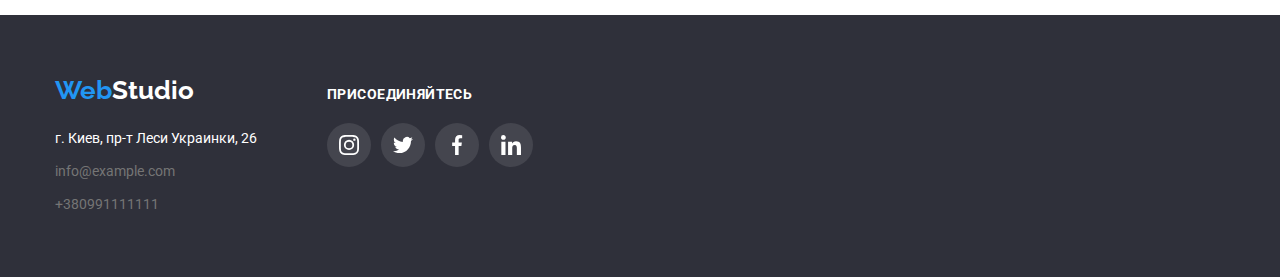
==== commit 1b01b1f1: "11" ====
--- a/portfolio.html
+++ b/portfolio.html
@@ -48,8 +48,8 @@
                 <svg class="icon-inform" width="16px" height="12px">
                   <use href="./images/sprite.svg#icon-envelope"></use>
                 </svg>
-                info@devstudio.com</a
-              >
+                <span> info@devstudio.com</span>
+              </a>
             </li>
             <li class="item-link flex-align-center">
               <a class="contact-link link" href="tel:+380961111111">
@@ -57,7 +57,7 @@
                   <use href="./images/sprite.svg#icon-smartphone"></use>
                 </svg>
 
-                +380961111111</a
+                <span> +380961111111</span></a
               >
             </li>
           </ul>
--- a/css/styles.css
+++ b/css/styles.css
@@ -116,10 +116,6 @@
   display: block;
 }
 
-.nav-link:first-child {
-  padding-left: 0;
-}
-
 .nav-link:hover,
 .nav-link:focus {
   color: var(--accent-color);
@@ -165,11 +161,6 @@
 .contact-link:focus {
   color: var(--accent-color);
 }
-
-/* .icon-inform:hover,
-.icon-inform:focus {
-  fill: var(--accent-color);
-} */
 
 .contact-link:hover .icon-inform,
 .contact-link:focus .icon-inform {
@@ -243,8 +234,7 @@
   font-weight: bold;
   font-size: 14px;
   line-height: 16px;
-
-  margin: 0 0 10px 0;
+  margin-bottom: 10px;
 }
 .featurs-item-discription {
   color: var(--grey-color);
@@ -253,9 +243,6 @@
 }
 .featurs-item {
   width: 270px;
-  /* height: 120px;
-  background-color: tomato; */
-  /* margin-top: 30px; */
 }
 /* ЧЕМ МЫ ЗАНИМАЕМСЯ  */
 .work {
@@ -291,6 +278,8 @@
 
 .team-item {
   text-align: center;
+  box-shadow: 0px 1px 3px rgba(0, 0, 0, 0.12), 0px 1px 1px rgba(0, 0, 0, 0.14),
+    0px 2px 1px rgba(0, 0, 0, 0.2);
 }
 .teammate {
   margin-bottom: 10px;
@@ -309,6 +298,14 @@
 }
 .portfolio-element:not(:nth-child(-n + 3)) {
   margin-top: 30px;
+}
+.portfolio-link {
+  display: block;
+}
+.portfolio-link:hover,
+.portfolio-link:focus {
+  box-shadow: 0px 1px 1px rgba(0, 0, 0, 0.12), 0px 4px 4px rgba(0, 0, 0, 0.06),
+    1px 4px 6px rgba(0, 0, 0, 0.16);
 }
 
 .container-team {
@@ -373,14 +370,6 @@
   background-color: var(--white-color);
 }
 
-/* .button-primary {
-  background-color: var(--accent-color);
-}
-.button-primary:focus,
-.button-primary:hover{
-  color: var(--accent-color);
-  background-color: var(--white-color);
-} */
 .footer-section {
   background-color: var(--footer-index);
   font-family: Raleway;
@@ -430,6 +419,12 @@
 }
 .portfolio-paragraph:not(:first-child) {
   margin-left: 8px;
+}
+.portfolio-paragraph:hover,
+.portfolio-paragraph:focus {
+  box-shadow: 0px 3px 1px rgba(0, 0, 0, 0.1), 0px 1px 2px rgba(0, 0, 0, 0.08),
+    0px 2px 2px rgba(0, 0, 0, 0.12);
+  border-radius: 4px;
 }
 
 .portfolio-section {
@@ -489,10 +484,7 @@
   width: 1200px;
   margin: 0 auto;
 }
-/* .footer-item:first-child{
-  margin-bottom: 20px;
- 
-} */
+
 .footer-logo {
   margin-bottom: 20px;
 }
@@ -512,7 +504,6 @@
 
 .clients {
   padding: 94px 0;
-  background: var(--color-section);
 }
 
 .clients-list {
@@ -526,7 +517,9 @@
 
 .icon-inform {
   margin: 0 10px 0 0;
-}
+  fill: var(--grey-color);
+}
+
 .join {
   margin-left: 70px;
 }
@@ -593,7 +586,6 @@
 }
 
 .another-icon-object {
-  /* fill: var(--white-color); */
   fill: #afb1b8;
 }
 
@@ -604,10 +596,9 @@
   padding: 16px 32px 0 32px;
 }
 .client-paragraph {
-  width: 170px;
-  height: 92px;
-
-  padding: 16px 32px;
+  width: 168px;
+  height: 90px;
+
   border: 1px solid var(--border-clients);
   box-sizing: border-box;
   border-radius: 4px;
@@ -624,22 +615,29 @@
 }
 
 .icon-list-item {
+  display: block;
   fill: var(--border-clients);
+  padding: 12px 36px;
+  border: none;
+  height: 90px;
+  width: 168px;
 }
 
 .icon-list-item:hover,
 .icon-list-item:focus {
   fill: var(--accent-color);
+  border: 1px solid var(--accent-color);
 }
 .icon-block {
   display: flex;
   width: 270px;
-  height: 120px;
+  justify-content: center;
   background: var(--team-section);
   border-radius: 4px;
   margin-bottom: 30px;
-}
-
-.icon-section {
+  padding: 25px 0;
+}
+
+/* .icon-section {
   margin: 25px 100px;
-}
+} */
